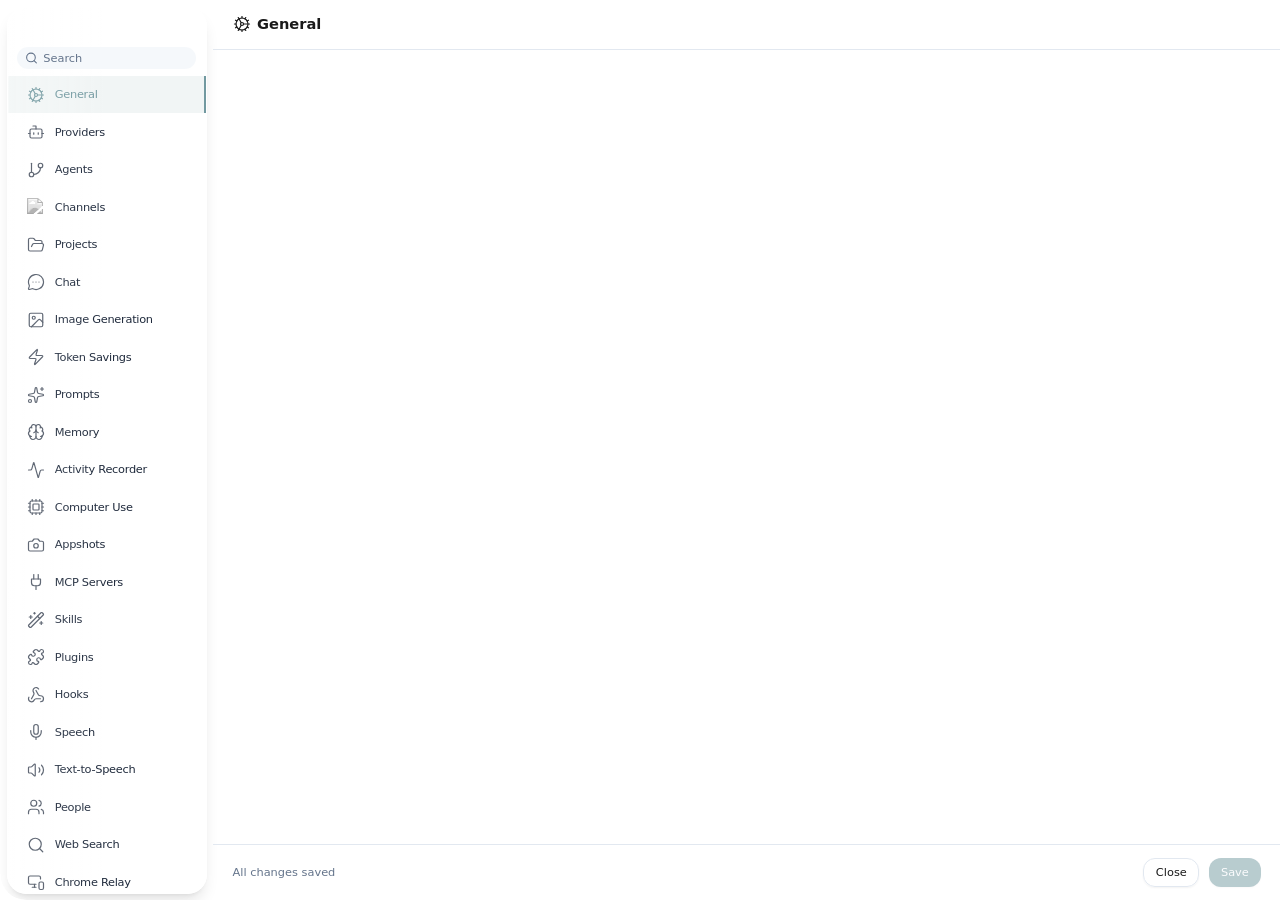
==== www/settings.html @ 7b1c5b57 "feat: renderer 升级到 0.4.259 + 补丁脚本适配 + GitHub Actions 构建 - www/ 换成 Alma 0.4.259 的 renderer（从 mac-arm6" ====
<!doctype html>
<html lang="en">
    <head>
        <meta charset="UTF-8" />
        <link rel="icon" type="image/png" href="./AppIcons/alma.png" />
        <link rel="apple-touch-icon" href="./AppIcons/alma.png" />
        <meta name="viewport" content="width=device-width, initial-scale=1.0" />
        <title>Alma Settings</title>
        <!--
            FOUC guard: replay the last resolved appearance (theme mode +
            palette + density + font) synchronously, before React mounts and
            before the async settings fetch resolves, so the window doesn't
            flash from the CSS defaults (light / compact) to the saved
            values. The cache is written by ThemeContext; key must stay in sync
            with APPEARANCE_CACHE_KEY there.
        -->
        <script>
            (function () {
                try {
                    var raw = window.localStorage.getItem('alma:appearance-cache');
                    if (!raw) return;
                    var cache = JSON.parse(raw);
                    var root = document.documentElement;
                    if (cache.mode === 'dark' || cache.mode === 'light') {
                        root.classList.remove('light', 'dark');
                        root.classList.add(cache.mode);
                    }
                    if (cache.density) root.setAttribute('data-ui-density', cache.density);
                    if (cache.base46Theme) {
                        root.setAttribute('data-base46-theme', cache.base46Theme);
                    } else {
                        root.removeAttribute('data-base46-theme');
                    }
                    if (cache.vars) {
                        for (var key in cache.vars) {
                            if (Object.prototype.hasOwnProperty.call(cache.vars, key)) {
                                root.style.setProperty(key, cache.vars[key]);
                            }
                        }
                    }
                    if (cache.fontFamily) root.style.fontFamily = cache.fontFamily;
                } catch (e) {
                    /* best-effort; fall back to the default first paint */
                }
            })();
        </script>
      <script type="module" crossorigin src="./assets/connected-D8mcBngn.js"></script>
  <script type="module" crossorigin src="./assets/settings-D_-QLz8h.js"></script>
      <link rel="modulepreload" crossorigin href="./assets/index-QDWrPZVl.js">
      <link rel="modulepreload" crossorigin href="./assets/index-CPRIZRW0.js">
      <link rel="modulepreload" crossorigin href="./assets/client-BXLdlihr.js">
      <link rel="modulepreload" crossorigin href="./assets/createLucideIcon-DpKH3z2Y.js">
      <link rel="modulepreload" crossorigin href="./assets/x-CQmyYKZf.js">
      <link rel="modulepreload" crossorigin href="./assets/preload-helper-CMFanSWE.js">
      <link rel="modulepreload" crossorigin href="./assets/ThemeContext-DpCtXEQO.js">
      <link rel="modulepreload" crossorigin href="./assets/clipboard-polyfill-Bp72c4FG.js">
      <link rel="modulepreload" crossorigin href="./assets/ConditionalPostHogProvider-DAHJgQRm.js">
      <link rel="modulepreload" crossorigin href="./assets/wand-sparkles-D2Hj8XgY.js">
      <link rel="modulepreload" crossorigin href="./assets/overflow-container-DyMtcAJN.js">
      <link rel="modulepreload" crossorigin href="./assets/label-BAfkmtb6.js">
      <link rel="modulepreload" crossorigin href="./assets/PlatformContext-CPYD-NIZ.js">
      <link rel="modulepreload" crossorigin href="./assets/index-VS1TZs9E.js">
      <link rel="modulepreload" crossorigin href="./assets/TwemojiIcon-r7IN-5RV.js">
      <link rel="modulepreload" crossorigin href="./assets/apiClient-cUCQ0Kr0.js">
      <link rel="modulepreload" crossorigin href="./assets/loader-circle-BpkrgG6D.js">
      <link rel="modulepreload" crossorigin href="./assets/slider-cSE3Ce1I.js">
      <link rel="modulepreload" crossorigin href="./assets/pencil-cD_G6xQo.js">
      <link rel="modulepreload" crossorigin href="./assets/trash-2-RjU6eS7u.js">
      <link rel="modulepreload" crossorigin href="./assets/image-B4vYIVuC.js">
      <link rel="modulepreload" crossorigin href="./assets/alma-icon-B8RPphk-.js">
      <link rel="modulepreload" crossorigin href="./assets/addLeadingZeros-Dj-FsaTC.js">
      <link rel="modulepreload" crossorigin href="./assets/PluginNotificationListener-Du9yUocX.js">
      <link rel="stylesheet" crossorigin href="./assets/index-B38e07Bu.css">
      <link rel="stylesheet" crossorigin href="./assets/PluginNotificationListener-DrKknvT7.css">
    </head>
    <body>
<script src="./alma-webview-gate.js"></script>
<script src="./alma-droid-shim.js"></script>
<script src="./alma-local-engine.js"></script>
        <div id="root"></div>
    </body>
</html>
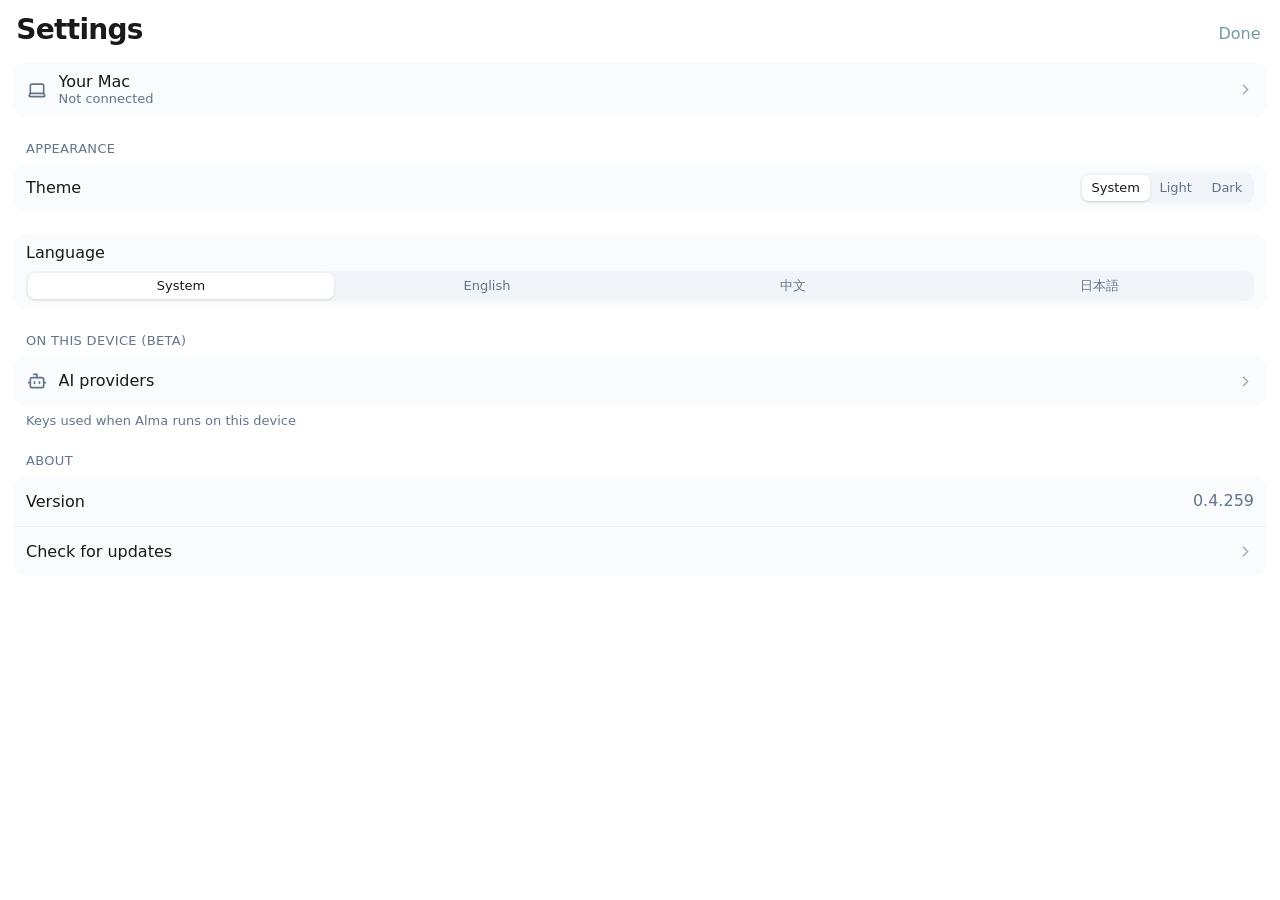
==== commit 42c95082: "fix: 设置白屏(connected chunk 404) + 扫码判定 + 粘贴剪贴板；版本升到 0.4.259-14 - www/index.html、www/settings.html 引用的" ====
--- a/www/settings.html
+++ b/www/settings.html
@@ -44,7 +44,7 @@
                 }
             })();
         </script>
-      <script type="module" crossorigin src="./assets/connected-D8mcBngn.js"></script>
+      <script type="module" crossorigin src="./assets/connected-lHd1vCng.js"></script>
   <script type="module" crossorigin src="./assets/settings-D_-QLz8h.js"></script>
       <link rel="modulepreload" crossorigin href="./assets/index-QDWrPZVl.js">
       <link rel="modulepreload" crossorigin href="./assets/index-CPRIZRW0.js">
